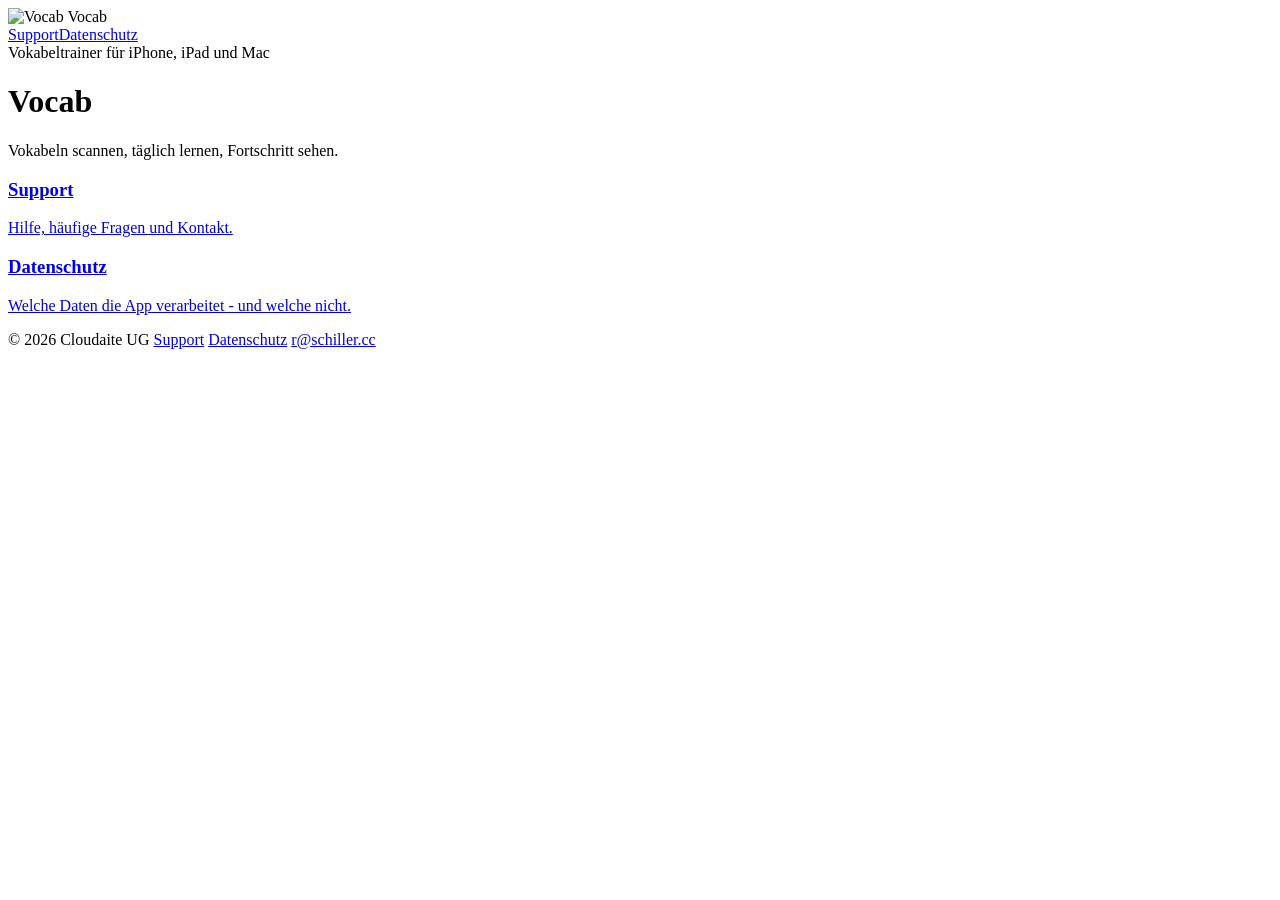
==== index.html @ ba5f67a6 "Support- und Datenschutzseiten fuer Vocab" ====
<!doctype html>
<html lang="de">
<head>
<meta charset="utf-8">
<meta name="viewport" content="width=device-width,initial-scale=1">
<title>Vocab - Vokabeltrainer</title>
<meta name="description" content="Vokabeln scannen, täglich lernen. Support und Datenschutz für die App Vocab.">
<link rel="icon" href="/vocab-site/assets/logo.png">
<link rel="stylesheet" href="/vocab-site/assets/style.css">
</head>
<body><div class="wrap">
<header class="site">
  <img src="/vocab-site/assets/logo.png" alt="Vocab">
  <span class="brand">Vocab</span>
  <nav><a href="/vocab-site/support/">Support</a><a href="/vocab-site/privacy/">Datenschutz</a></nav>
</header>

<span class="pill">Vokabeltrainer für iPhone, iPad und Mac</span>
<h1>Vocab</h1>
<p class="lead">Vokabeln scannen, täglich lernen, Fortschritt sehen.</p>
<div class="grid">
  <a class="card" href="/vocab-site/support/"><h3>Support</h3><p class="muted">Hilfe, häufige Fragen und Kontakt.</p></a>
  <a class="card" href="/vocab-site/privacy/"><h3>Datenschutz</h3><p class="muted">Welche Daten die App verarbeitet - und welche nicht.</p></a>
</div>
<footer class="site">
  <span>&copy; 2026 Cloudaite UG</span>
  <a href="/vocab-site/support/">Support</a>
  <a href="/vocab-site/privacy/">Datenschutz</a>
  <a href="mailto:r@schiller.cc">r@schiller.cc</a>
</footer>
</div></body></html>
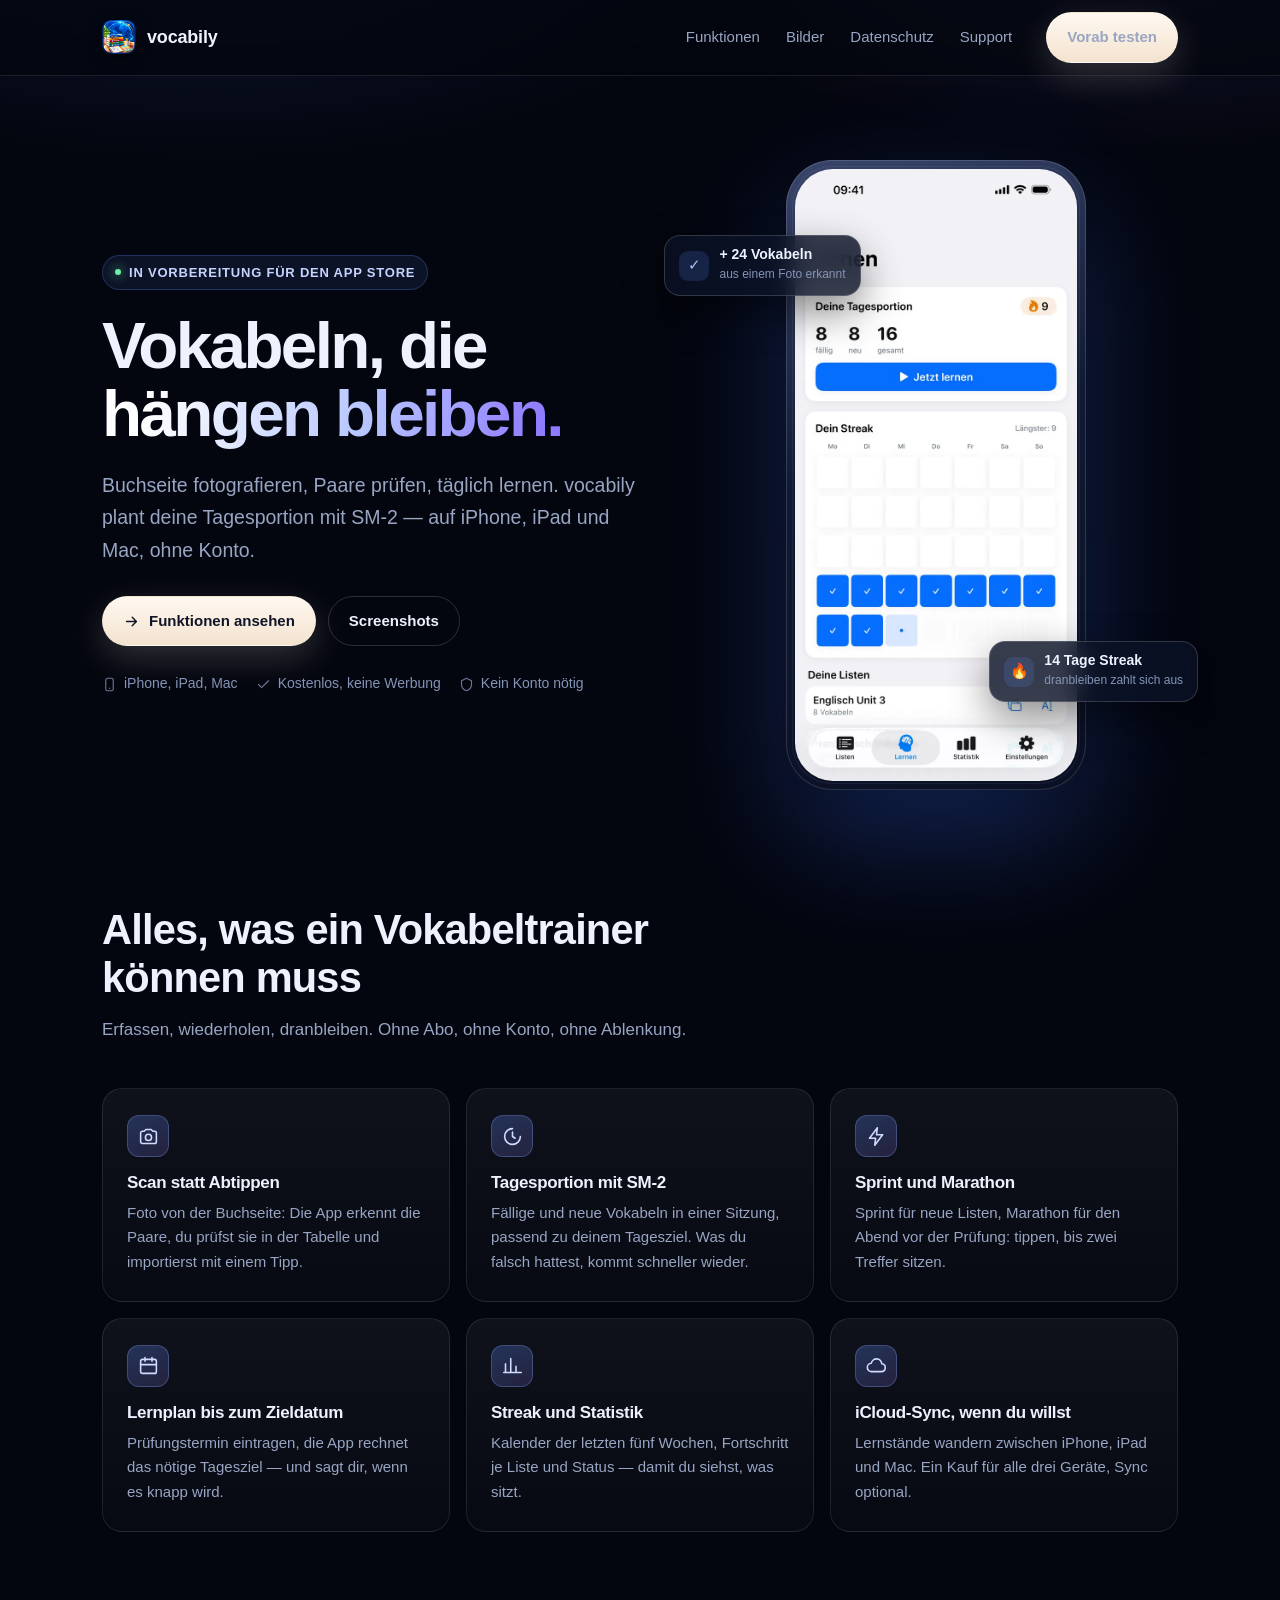
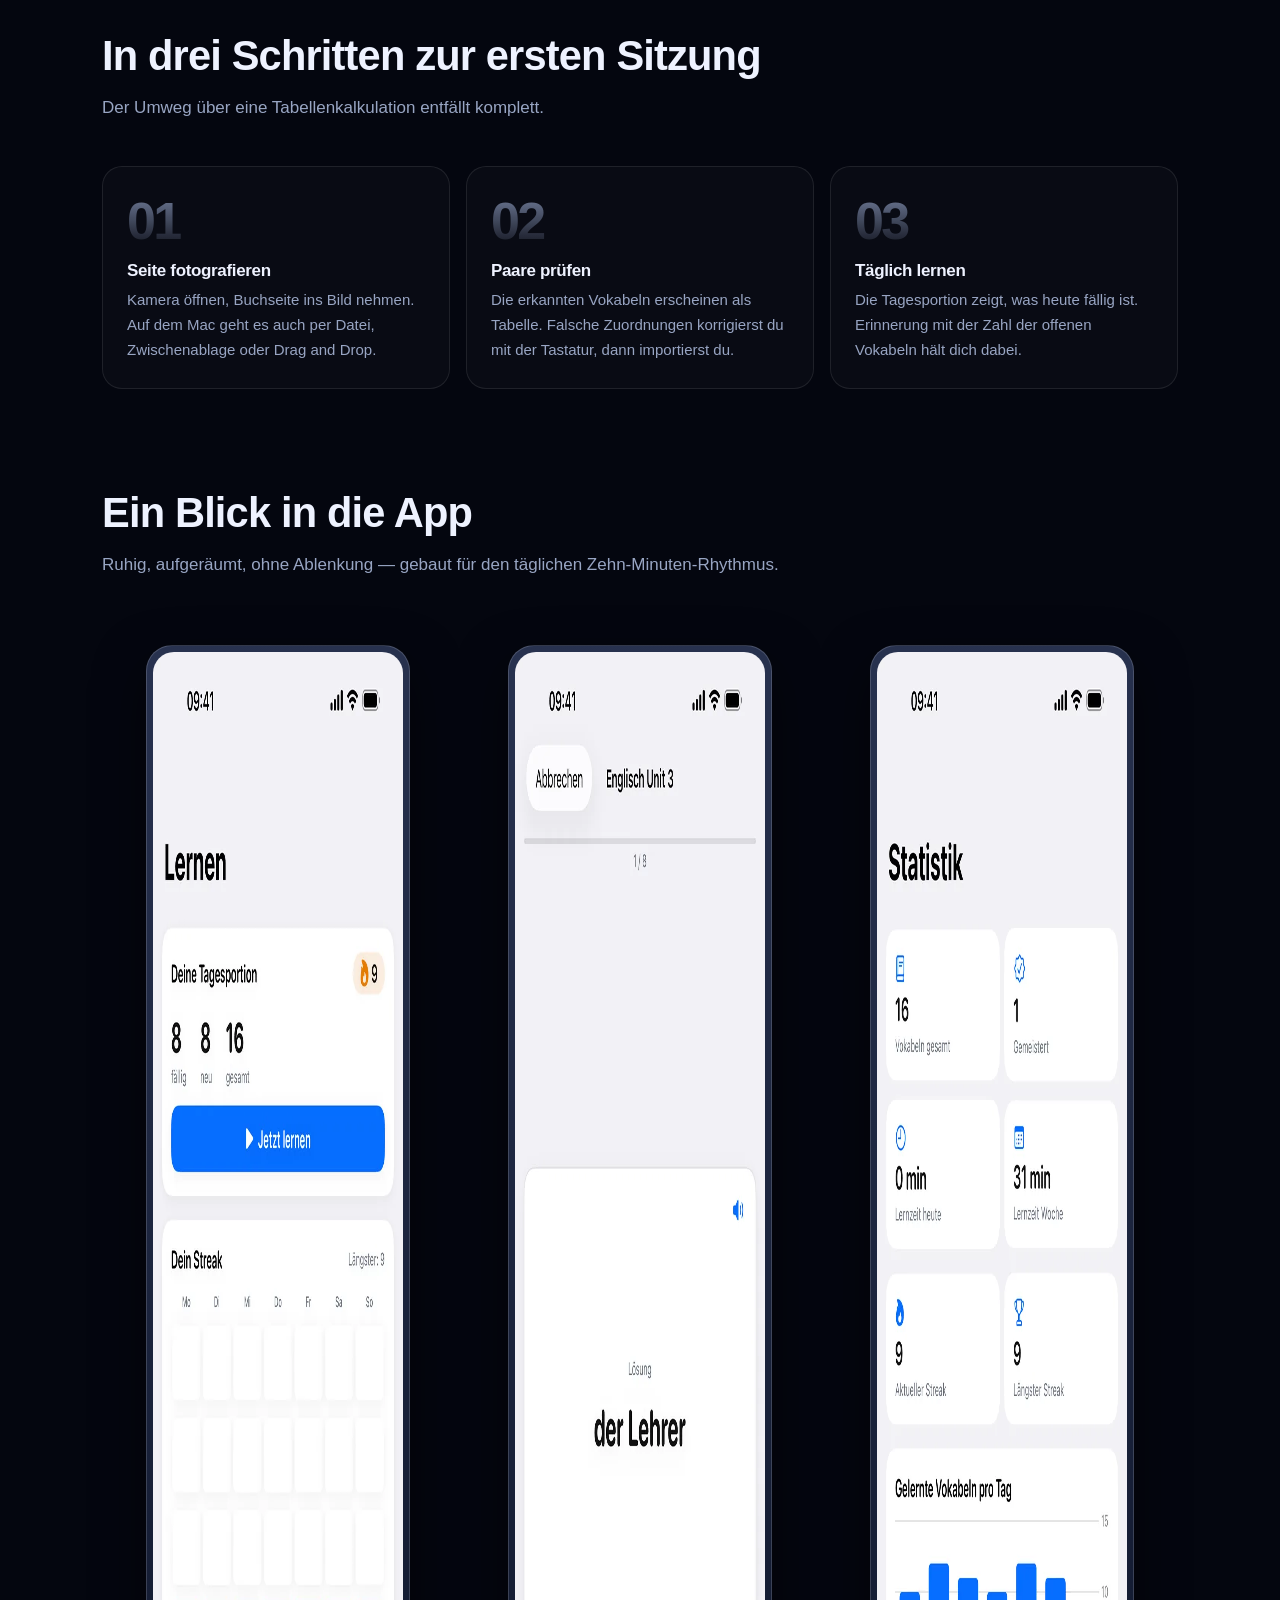
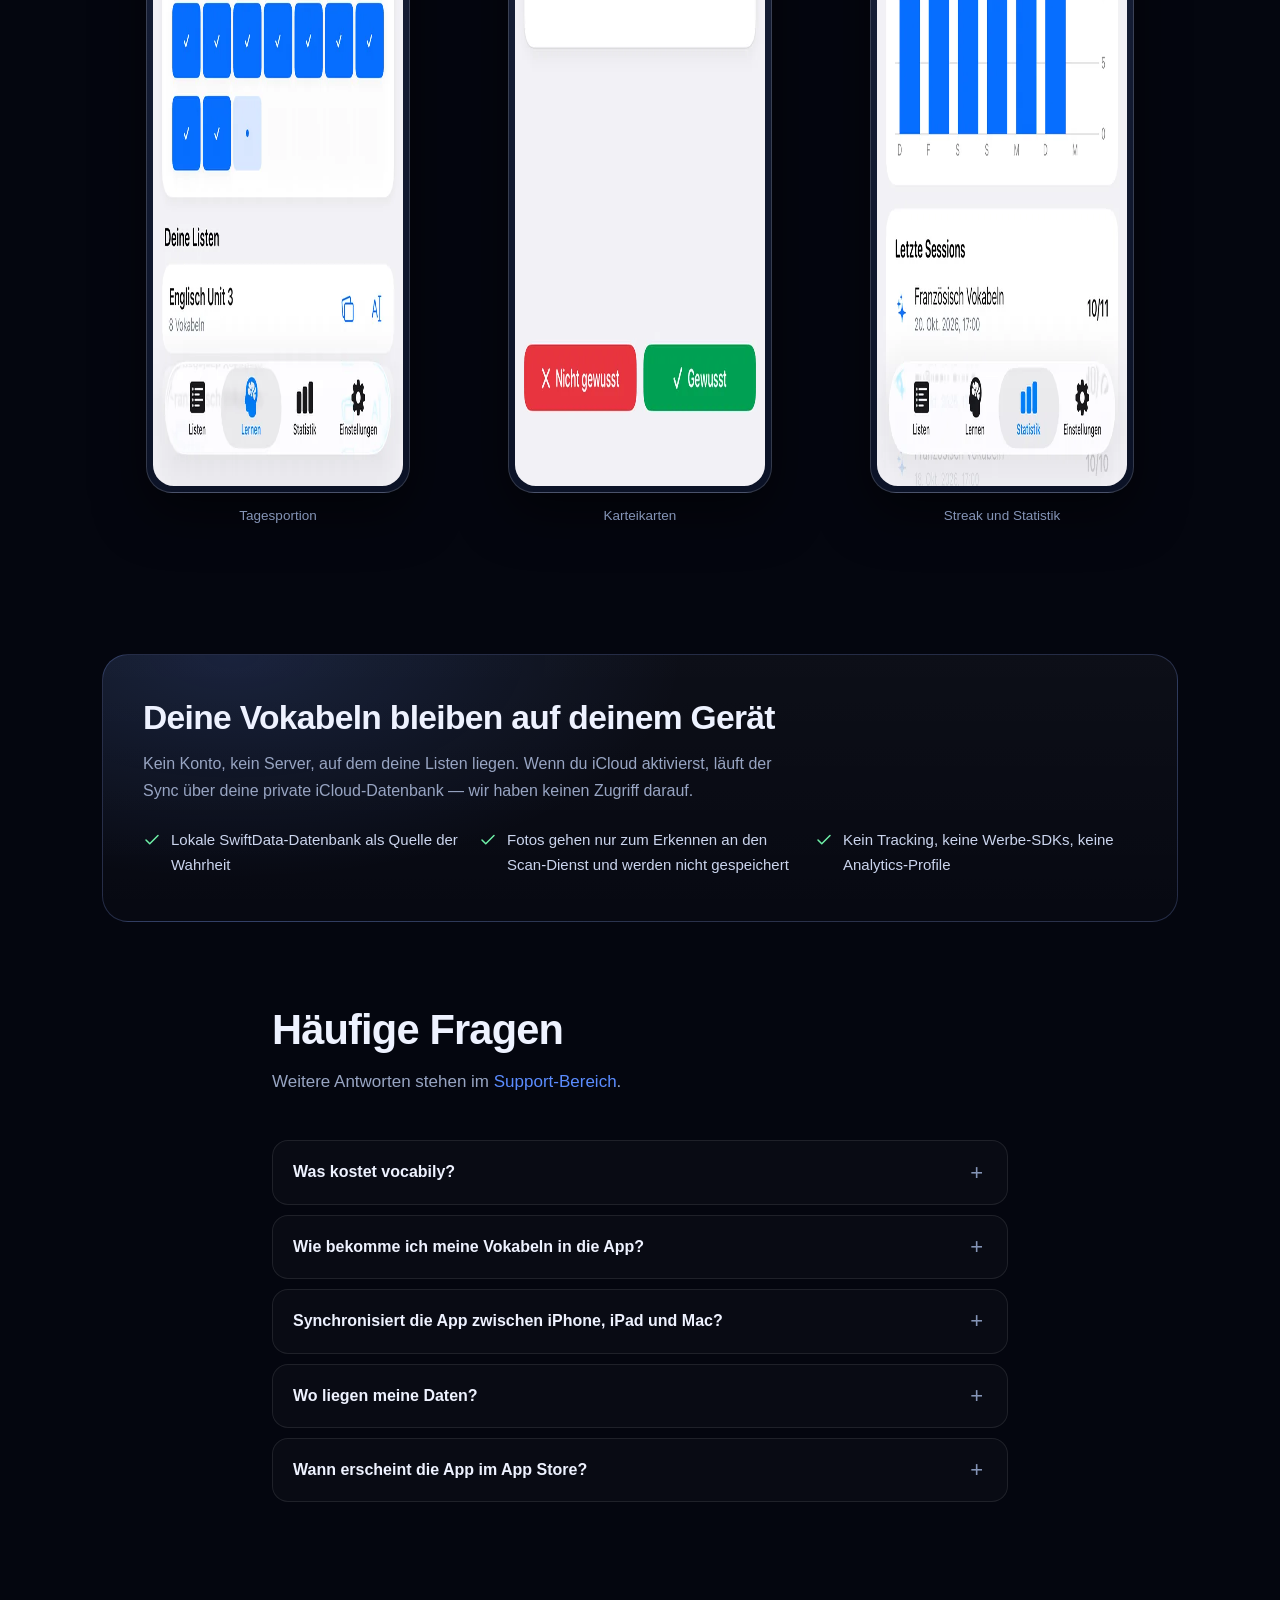
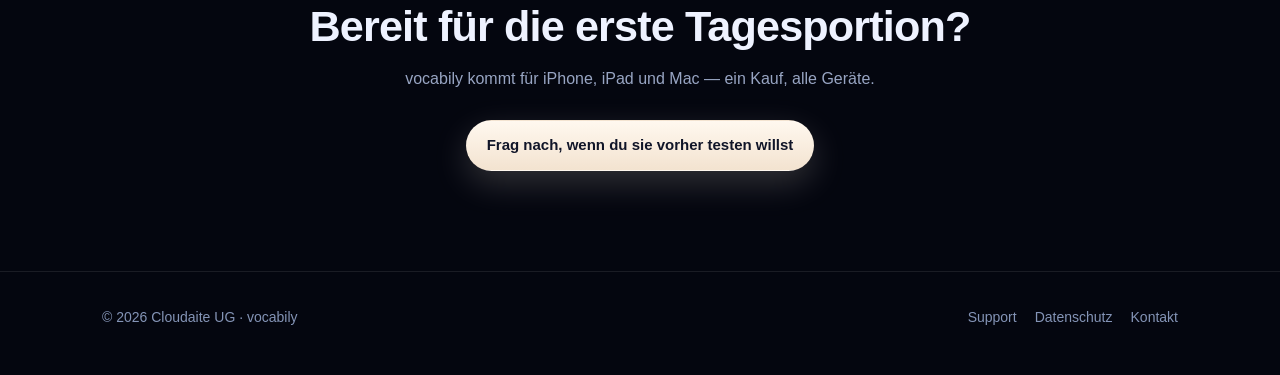
==== commit b6397e02: "Landingpage fuer vocabily - Neue Startseite: dunkles Design, Hero mit App-Mockup, Funktions- und   A" ====
--- a/index.html
+++ b/index.html
@@ -3,29 +3,266 @@
 <head>
 <meta charset="utf-8">
 <meta name="viewport" content="width=device-width,initial-scale=1">
-<title>Vocab - Vokabeltrainer</title>
-<meta name="description" content="Vokabeln scannen, täglich lernen. Support und Datenschutz für die App Vocab.">
-<link rel="icon" href="/vocab-site/assets/logo.png">
-<link rel="stylesheet" href="/vocab-site/assets/style.css">
+<title>vocabily — Vokabeln scannen, täglich lernen</title>
+<meta name="description" content="vocabily ist der Vokabeltrainer für Schule und Studium: Buchseite fotografieren, Paare prüfen, mit SM-2 täglich lernen. Auf iPhone, iPad und Mac. Ohne Konto, Daten bleiben auf dem Gerät.">
+<meta name="theme-color" content="#04060f">
+<link rel="canonical" href="https://vocabily.app/">
+<link rel="icon" href="assets/favicon-32.png" sizes="32x32">
+<link rel="apple-touch-icon" href="assets/apple-touch-icon.png">
+<link rel="stylesheet" href="assets/site.css">
+<meta property="og:type" content="website">
+<meta property="og:locale" content="de_DE">
+<meta property="og:site_name" content="vocabily">
+<meta property="og:title" content="vocabily — Vokabeln scannen, täglich lernen">
+<meta property="og:description" content="Vokabeltrainer für Schule und Studium: Buchseite fotografieren, Paare prüfen, täglich lernen. iPhone, iPad und Mac.">
+<meta property="og:image" content="https://vocabily.app/assets/og.png">
+<meta property="og:url" content="https://vocabily.app/">
+<meta name="twitter:card" content="summary_large_image">
+<script type="application/ld+json">
+{"@context":"https://schema.org","@type":"SoftwareApplication","name":"vocabily",
+"applicationCategory":"EducationalApplication","operatingSystem":"iOS, iPadOS, macOS",
+"description":"Vokabeltrainer mit Foto-Scan, SM-2-Wiederholung und Lernplan für iPhone, iPad und Mac.",
+"offers":{"@type":"Offer","price":"0","priceCurrency":"EUR"},
+"inLanguage":"de"}
+</script>
 </head>
-<body><div class="wrap">
-<header class="site">
-  <img src="/vocab-site/assets/logo.png" alt="Vocab">
-  <span class="brand">Vocab</span>
-  <nav><a href="/vocab-site/support/">Support</a><a href="/vocab-site/privacy/">Datenschutz</a></nav>
+<body>
+<a class="skip" href="#main">Zum Inhalt springen</a>
+
+<header class="nav">
+  <div class="nav-inner">
+    <a class="brand" href="./">
+      <img src="assets/icon-512.webp" alt="" width="34" height="34">
+      <span>vocabily</span>
+    </a>
+    <nav>
+      <a href="#funktionen" class="hide-sm">Funktionen</a>
+      <a href="#bilder" class="hide-sm">Bilder</a>
+      <a href="#datenschutz" class="hide-sm">Datenschutz</a>
+      <a href="support/">Support</a>
+      <a class="btn btn-primary cta" href="support/">Vorab testen</a>
+    </nav>
+  </div>
 </header>
 
-<span class="pill">Vokabeltrainer für iPhone, iPad und Mac</span>
-<h1>Vocab</h1>
-<p class="lead">Vokabeln scannen, täglich lernen, Fortschritt sehen.</p>
-<div class="grid">
-  <a class="card" href="/vocab-site/support/"><h3>Support</h3><p class="muted">Hilfe, häufige Fragen und Kontakt.</p></a>
-  <a class="card" href="/vocab-site/privacy/"><h3>Datenschutz</h3><p class="muted">Welche Daten die App verarbeitet - und welche nicht.</p></a>
-</div>
+<main id="main">
+
+  <section class="hero">
+    <div class="wrap hero-grid">
+      <div class="hero-copy">
+        <span class="eyebrow"><span class="dot"></span>In Vorbereitung für den App Store</span>
+        <h1>Vokabeln, die <span class="grad">hängen bleiben.</span></h1>
+        <p class="lead">Buchseite fotografieren, Paare prüfen, täglich lernen. vocabily plant deine Tagesportion mit SM-2 — auf iPhone, iPad und Mac, ohne Konto.</p>
+        <div class="hero-actions">
+          <a class="btn btn-primary" href="#funktionen">
+            <svg viewBox="0 0 24 24" fill="none" stroke="currentColor" stroke-width="2" stroke-linecap="round" stroke-linejoin="round" aria-hidden="true"><path d="M5 12h14M13 6l6 6-6 6"/></svg>
+            Funktionen ansehen
+          </a>
+          <a class="btn btn-ghost" href="#bilder">Screenshots</a>
+        </div>
+        <div class="badges">
+          <span><svg viewBox="0 0 24 24" fill="none" stroke="currentColor" stroke-width="1.8" aria-hidden="true"><rect x="6" y="2" width="12" height="20" rx="3"/><path d="M11 18h2"/></svg>iPhone, iPad, Mac</span>
+          <span><svg viewBox="0 0 24 24" fill="none" stroke="currentColor" stroke-width="1.8" aria-hidden="true"><path d="M20 6 9 17l-5-5" stroke-linecap="round" stroke-linejoin="round"/></svg>Kostenlos, keine Werbung</span>
+          <span><svg viewBox="0 0 24 24" fill="none" stroke="currentColor" stroke-width="1.8" aria-hidden="true"><path d="M12 2 4 6v6c0 5 3.4 8.4 8 10 4.6-1.6 8-5 8-10V6l-8-4Z" stroke-linejoin="round"/></svg>Kein Konto nötig</span>
+        </div>
+      </div>
+
+      <div class="hero-visual">
+        <div class="float-card fc-1">
+          <span class="ico">✓</span>
+          <span><b>+ 24 Vokabeln</b><small>aus einem Foto erkannt</small></span>
+        </div>
+        <div class="phone">
+          <picture>
+            <source srcset="assets/shots/portion.webp" type="image/webp">
+            <img src="assets/shots/portion.jpg" width="660" height="1434" alt="Tagesportion in vocabily: fällige und neue Vokabeln in einer Sitzung" fetchpriority="high">
+          </picture>
+        </div>
+        <div class="float-card fc-2">
+          <span class="ico">🔥</span>
+          <span><b>14 Tage Streak</b><small>dranbleiben zahlt sich aus</small></span>
+        </div>
+      </div>
+    </div>
+  </section>
+
+  <section class="features" id="funktionen">
+    <div class="wrap">
+      <div class="section-head reveal">
+        <h2>Alles, was ein Vokabeltrainer können muss</h2>
+        <p>Erfassen, wiederholen, dranbleiben. Ohne Abo, ohne Konto, ohne Ablenkung.</p>
+      </div>
+      <div class="grid-3">
+        <article class="card reveal">
+          <div class="ico-box"><svg viewBox="0 0 24 24" fill="none" stroke="currentColor" stroke-width="1.8" stroke-linecap="round" stroke-linejoin="round" aria-hidden="true"><path d="M3 8a2 2 0 0 1 2-2h2l2-2h6l2 2h2a2 2 0 0 1 2 2v10a2 2 0 0 1-2 2H5a2 2 0 0 1-2-2z"/><circle cx="12" cy="13" r="3.5"/></svg></div>
+          <h3>Scan statt Abtippen</h3>
+          <p>Foto von der Buchseite: Die App erkennt die Paare, du prüfst sie in der Tabelle und importierst mit einem Tipp.</p>
+        </article>
+        <article class="card reveal">
+          <div class="ico-box"><svg viewBox="0 0 24 24" fill="none" stroke="currentColor" stroke-width="1.8" stroke-linecap="round" stroke-linejoin="round" aria-hidden="true"><path d="M12 3a9 9 0 1 0 9 9"/><path d="M12 7v5l3 2"/></svg></div>
+          <h3>Tagesportion mit SM-2</h3>
+          <p>Fällige und neue Vokabeln in einer Sitzung, passend zu deinem Tagesziel. Was du falsch hattest, kommt schneller wieder.</p>
+        </article>
+        <article class="card reveal">
+          <div class="ico-box"><svg viewBox="0 0 24 24" fill="none" stroke="currentColor" stroke-width="1.8" stroke-linecap="round" stroke-linejoin="round" aria-hidden="true"><path d="M13 2 4 14h7l-1 8 9-12h-7l1-8Z"/></svg></div>
+          <h3>Sprint und Marathon</h3>
+          <p>Sprint für neue Listen, Marathon für den Abend vor der Prüfung: tippen, bis zwei Treffer sitzen.</p>
+        </article>
+        <article class="card reveal">
+          <div class="ico-box"><svg viewBox="0 0 24 24" fill="none" stroke="currentColor" stroke-width="1.8" stroke-linecap="round" stroke-linejoin="round" aria-hidden="true"><rect x="3" y="5" width="18" height="16" rx="2"/><path d="M8 3v4M16 3v4M3 11h18"/></svg></div>
+          <h3>Lernplan bis zum Zieldatum</h3>
+          <p>Prüfungstermin eintragen, die App rechnet das nötige Tagesziel — und sagt dir, wenn es knapp wird.</p>
+        </article>
+        <article class="card reveal">
+          <div class="ico-box"><svg viewBox="0 0 24 24" fill="none" stroke="currentColor" stroke-width="1.8" stroke-linecap="round" stroke-linejoin="round" aria-hidden="true"><path d="M4 20V10M10 20V4M16 20v-7M22 20H2"/></svg></div>
+          <h3>Streak und Statistik</h3>
+          <p>Kalender der letzten fünf Wochen, Fortschritt je Liste und Status — damit du siehst, was sitzt.</p>
+        </article>
+        <article class="card reveal">
+          <div class="ico-box"><svg viewBox="0 0 24 24" fill="none" stroke="currentColor" stroke-width="1.8" stroke-linecap="round" stroke-linejoin="round" aria-hidden="true"><path d="M17.5 19a4.5 4.5 0 0 0 .5-8.97A6 6 0 0 0 6.1 9.4 4.5 4.5 0 0 0 6.5 19z"/></svg></div>
+          <h3>iCloud-Sync, wenn du willst</h3>
+          <p>Lernstände wandern zwischen iPhone, iPad und Mac. Ein Kauf für alle drei Geräte, Sync optional.</p>
+        </article>
+      </div>
+    </div>
+  </section>
+
+  <section class="steps" id="ablauf">
+    <div class="wrap">
+      <div class="section-head reveal">
+        <h2>In drei Schritten zur ersten Sitzung</h2>
+        <p>Der Umweg über eine Tabellenkalkulation entfällt komplett.</p>
+      </div>
+      <div class="grid-3">
+        <div class="step reveal">
+          <div class="num">01</div>
+          <h3>Seite fotografieren</h3>
+          <p>Kamera öffnen, Buchseite ins Bild nehmen. Auf dem Mac geht es auch per Datei, Zwischenablage oder Drag and Drop.</p>
+        </div>
+        <div class="step reveal">
+          <div class="num">02</div>
+          <h3>Paare prüfen</h3>
+          <p>Die erkannten Vokabeln erscheinen als Tabelle. Falsche Zuordnungen korrigierst du mit der Tastatur, dann importierst du.</p>
+        </div>
+        <div class="step reveal">
+          <div class="num">03</div>
+          <h3>Täglich lernen</h3>
+          <p>Die Tagesportion zeigt, was heute fällig ist. Erinnerung mit der Zahl der offenen Vokabeln hält dich dabei.</p>
+        </div>
+      </div>
+    </div>
+  </section>
+
+  <section class="shots" id="bilder">
+    <div class="wrap">
+      <div class="section-head reveal">
+        <h2>Ein Blick in die App</h2>
+        <p>Ruhig, aufgeräumt, ohne Ablenkung — gebaut für den täglichen Zehn-Minuten-Rhythmus.</p>
+      </div>
+      <div class="shot-row">
+        <figure class="shot ext reveal">
+          <div class="frame"><picture><source srcset="assets/shots/listen.webp" type="image/webp"><img src="assets/shots/listen.jpg" loading="lazy" width="660" height="1434" alt="Listen-Übersicht mit Fächern und Fortschritt"></picture></div>
+          <figcaption>Listen und Fächer</figcaption>
+        </figure>
+        <figure class="shot reveal">
+          <div class="frame"><picture><source srcset="assets/shots/portion.webp" type="image/webp"><img src="assets/shots/portion.jpg" loading="lazy" width="660" height="1434" alt="Tagesportion mit fälligen und neuen Vokabeln"></picture></div>
+          <figcaption>Tagesportion</figcaption>
+        </figure>
+        <figure class="shot reveal">
+          <div class="frame"><picture><source srcset="assets/shots/karte.webp" type="image/webp"><img src="assets/shots/karte.jpg" loading="lazy" width="660" height="1434" alt="Karteikarte mit Vorderseite und Antwort"></picture></div>
+          <figcaption>Karteikarten</figcaption>
+        </figure>
+        <figure class="shot ext reveal">
+          <div class="frame"><picture><source srcset="assets/shots/scan.webp" type="image/webp"><img src="assets/shots/scan.jpg" loading="lazy" width="660" height="1434" alt="Scan-Ansicht: Buchseite wird erkannt"></picture></div>
+          <figcaption>Scan aus dem Buch</figcaption>
+        </figure>
+        <figure class="shot reveal">
+          <div class="frame"><picture><source srcset="assets/shots/statistik.webp" type="image/webp"><img src="assets/shots/statistik.jpg" loading="lazy" width="660" height="1434" alt="Statistik mit Streak-Kalender"></picture></div>
+          <figcaption>Streak und Statistik</figcaption>
+        </figure>
+      </div>
+    </div>
+  </section>
+
+  <section class="privacy-band" id="datenschutz">
+    <div class="wrap">
+      <div class="band reveal">
+        <h2>Deine Vokabeln bleiben auf deinem Gerät</h2>
+        <p>Kein Konto, kein Server, auf dem deine Listen liegen. Wenn du iCloud aktivierst, läuft der Sync über deine private iCloud-Datenbank — wir haben keinen Zugriff darauf.</p>
+        <ul>
+          <li><svg viewBox="0 0 24 24" fill="none" stroke="currentColor" stroke-width="2" stroke-linecap="round" stroke-linejoin="round" aria-hidden="true"><path d="M20 6 9 17l-5-5"/></svg>Lokale SwiftData-Datenbank als Quelle der Wahrheit</li>
+          <li><svg viewBox="0 0 24 24" fill="none" stroke="currentColor" stroke-width="2" stroke-linecap="round" stroke-linejoin="round" aria-hidden="true"><path d="M20 6 9 17l-5-5"/></svg>Fotos gehen nur zum Erkennen an den Scan-Dienst und werden nicht gespeichert</li>
+          <li><svg viewBox="0 0 24 24" fill="none" stroke="currentColor" stroke-width="2" stroke-linecap="round" stroke-linejoin="round" aria-hidden="true"><path d="M20 6 9 17l-5-5"/></svg>Kein Tracking, keine Werbe-SDKs, keine Analytics-Profile</li>
+        </ul>
+      </div>
+    </div>
+  </section>
+
+  <section class="faq-block" id="faq">
+    <div class="wrap-narrow">
+      <div class="section-head reveal">
+        <h2>Häufige Fragen</h2>
+        <p>Weitere Antworten stehen im <a href="support/">Support-Bereich</a>.</p>
+      </div>
+
+      <details class="faq reveal">
+        <summary>Was kostet vocabily?</summary>
+        <div class="answer">Die App ist kostenlos. Es gibt keine Abos und keine Werbung.</div>
+      </details>
+      <details class="faq reveal">
+        <summary>Wie bekomme ich meine Vokabeln in die App?</summary>
+        <div class="answer">Drei Wege: eintippen, fotografieren oder aus einer Datei importieren. Beim Scan prüfst du die erkannten Paare in der Tabelle und importierst sie mit einem Tipp. Auf dem Mac geht das auch per Drag and Drop oder aus der Zwischenablage.</div>
+      </details>
+      <details class="faq reveal">
+        <summary>Synchronisiert die App zwischen iPhone, iPad und Mac?</summary>
+        <div class="answer">Ja, über iCloud — wenn du es einschaltest. Voraussetzung ist dieselbe Apple-ID auf den Geräten. Lernstände werden zusammengeführt, nicht überschrieben.</div>
+      </details>
+      <details class="faq reveal">
+        <summary>Wo liegen meine Daten?</summary>
+        <div class="answer">Auf deinem Gerät. Mit aktivem iCloud liegen sie zusätzlich in deiner privaten iCloud-Datenbank. Es gibt kein Konto bei uns und keinen Server, auf dem deine Listen gespeichert werden.</div>
+      </details>
+      <details class="faq reveal">
+        <summary>Wann erscheint die App im App Store?</summary>
+        <div class="answer">vocabily ist in Vorbereitung. Fragen, Fehler oder Wünsche kannst du schon jetzt an <a href="mailto:r@schiller.cc">r@schiller.cc</a> schicken.</div>
+      </details>
+    </div>
+  </section>
+
+  <section class="final">
+    <div class="wrap-narrow">
+      <h2>Bereit für die erste Tagesportion?</h2>
+      <p>vocabily kommt für iPhone, iPad und Mac — ein Kauf, alle Geräte.</p>
+      <a class="btn btn-primary" href="support/">Frag nach, wenn du sie vorher testen willst</a>
+    </div>
+  </section>
+
+</main>
+
 <footer class="site">
-  <span>&copy; 2026 Cloudaite UG</span>
-  <a href="/vocab-site/support/">Support</a>
-  <a href="/vocab-site/privacy/">Datenschutz</a>
-  <a href="mailto:r@schiller.cc">r@schiller.cc</a>
+  <div class="wrap foot">
+    <span>© 2026 Cloudaite UG · vocabily</span>
+    <nav>
+      <a href="support/">Support</a>
+      <a href="privacy/">Datenschutz</a>
+      <a href="mailto:r@schiller.cc">Kontakt</a>
+    </nav>
+  </div>
 </footer>
-</div></body></html>+
+<script>
+(function(){
+  var els = document.querySelectorAll('.reveal');
+  if (!('IntersectionObserver' in window)) {
+    for (var i=0;i<els.length;i++) els[i].classList.add('in');
+    return;
+  }
+  var io = new IntersectionObserver(function(entries){
+    entries.forEach(function(e){
+      if (e.isIntersecting) { e.target.classList.add('in'); io.unobserve(e.target); }
+    });
+  }, {rootMargin:'0px 0px -8% 0px', threshold:0.08});
+  for (var j=0;j<els.length;j++) io.observe(els[j]);
+})();
+</script>
+</body>
+</html>
--- a/assets/site.css
+++ b/assets/site.css
@@ -0,0 +1,307 @@
+/* vocabily — Site-Styles
+   Dunkles Grundthema, Markenfarben aus dem App-Icon (Navy + Creme).
+   Keine externen Fonts, keine Tracker. */
+
+:root{
+  --bg:#04060f;
+  --bg-soft:#080d1e;
+  --ink:#eef2ff;
+  --muted:#98a5c3;
+  --faint:#8494b6;
+  --line:rgba(255,255,255,.09);
+  --line-strong:rgba(255,255,255,.16);
+  --card:rgba(255,255,255,.035);
+  --cream:#fdf3e9;
+  --blue:#5b8cff;
+  --violet:#9a86ff;
+  --radius:20px;
+  --wrap:1120px;
+  --shadow:0 30px 90px rgba(3,8,25,.75);
+}
+
+*,*::before,*::after{box-sizing:border-box}
+html{-webkit-text-size-adjust:100%;scroll-behavior:smooth}
+body{
+  margin:0;
+  background:var(--bg);
+  color:var(--ink);
+  font:16px/1.65 -apple-system,BlinkMacSystemFont,"Segoe UI",Roboto,Helvetica,Arial,sans-serif;
+  -webkit-font-smoothing:antialiased;
+  overflow-x:hidden;
+}
+body::before{
+  content:"";
+  position:fixed;inset:-20% -10% auto;height:900px;
+  background:
+    radial-gradient(60% 55% at 22% 0%,rgba(91,140,255,.20),transparent 70%),
+    radial-gradient(50% 45% at 82% 6%,rgba(154,134,255,.16),transparent 70%);
+  pointer-events:none;z-index:0;
+}
+img{max-width:100%;display:block}
+a{color:var(--blue);text-decoration:none}
+a:hover{text-decoration:underline}
+h1,h2,h3{letter-spacing:-.02em;line-height:1.15;margin:0}
+p{margin:0}
+:focus-visible{outline:2px solid var(--blue);outline-offset:3px;border-radius:8px}
+
+.skip{position:absolute;left:-9999px;top:0;background:var(--cream);color:#0a1020;padding:10px 16px;border-radius:0 0 10px 0;z-index:100}
+.skip:focus{left:0}
+
+/* ---------- Navigation ---------- */
+.nav{
+  position:sticky;top:0;z-index:50;
+  backdrop-filter:blur(16px);-webkit-backdrop-filter:blur(16px);
+  background:rgba(4,6,15,.72);
+  border-bottom:1px solid var(--line);
+}
+.nav-inner{
+  max-width:var(--wrap);margin:0 auto;padding:12px 22px;
+  display:flex;align-items:center;gap:14px;
+}
+.brand{display:flex;align-items:center;gap:11px;font-weight:700;font-size:18px;letter-spacing:-.01em;color:var(--ink)}
+.brand:hover{text-decoration:none}
+.brand img{width:34px;height:34px;border-radius:9px;box-shadow:0 4px 14px rgba(0,0,0,.5)}
+.nav nav{margin-left:auto;display:flex;align-items:center;gap:26px;font-size:15px}
+.nav nav a{color:var(--muted)}
+.nav nav a:hover{color:var(--ink);text-decoration:none}
+.nav .cta{margin-left:8px}
+@media(max-width:820px){
+  .nav nav{gap:14px;font-size:14px}
+  .nav nav a.hide-sm{display:none}
+}
+@media(max-width:520px){
+  .nav-inner{padding:10px 16px;gap:10px}
+  .nav nav{gap:10px}
+  .nav .cta{padding:9px 13px;font-size:13.5px}
+  .brand{font-size:16.5px}
+  .brand img{width:30px;height:30px}
+}
+
+/* ---------- Buttons ---------- */
+.btn{
+  display:inline-flex;align-items:center;gap:9px;
+  padding:12px 20px;border-radius:999px;font-weight:600;font-size:15px;
+  border:1px solid var(--line-strong);color:var(--ink);
+  background:rgba(255,255,255,.04);
+  transition:transform .18s ease,border-color .18s ease,background .18s ease;
+  white-space:nowrap;
+}
+.btn:hover{text-decoration:none;transform:translateY(-1px);border-color:rgba(255,255,255,.3);background:rgba(255,255,255,.07)}
+.btn-primary{
+  background:linear-gradient(180deg,#fff8ef,#f3e3d0);
+  color:#101528;border-color:transparent;
+  box-shadow:0 12px 34px rgba(253,243,233,.18);
+}
+.btn-primary:hover{background:linear-gradient(180deg,#fff,#f7ead9);box-shadow:0 16px 40px rgba(253,243,233,.26)}
+.btn-ghost{background:transparent}
+.btn svg{width:17px;height:17px;flex:none}
+
+/* ---------- Layout ---------- */
+.wrap{max-width:var(--wrap);margin:0 auto;padding:0 22px;position:relative;z-index:1}
+.wrap-narrow{max-width:780px;margin:0 auto;padding:0 22px;position:relative;z-index:1}
+section{position:relative;z-index:1}
+.eyebrow{
+  display:inline-flex;align-items:center;gap:8px;
+  font-size:13px;font-weight:600;letter-spacing:.06em;text-transform:uppercase;
+  color:#c7d3ff;background:rgba(91,140,255,.10);
+  border:1px solid rgba(91,140,255,.25);
+  padding:6px 12px;border-radius:999px;margin-bottom:22px;
+}
+.eyebrow .dot{width:6px;height:6px;border-radius:50%;background:#6ef0a8;box-shadow:0 0 12px #6ef0a8}
+.section-head{max-width:680px;margin:0 0 44px}
+.section-head h2{font-size:clamp(1.7rem,3.4vw,2.6rem);margin-bottom:14px}
+.section-head p{color:var(--muted);font-size:17px}
+
+/* ---------- Hero ---------- */
+.hero{padding:84px 0 40px}
+.hero-grid{display:grid;grid-template-columns:1.05fr .95fr;gap:56px;align-items:center}
+.hero h1{
+  font-size:clamp(2.5rem,5.4vw,4.1rem);
+  line-height:1.03;letter-spacing:-.04em;margin-bottom:22px;
+}
+.hero h1 .grad{
+  background:linear-gradient(100deg,#fff 10%,#b9c9ff 55%,#8f7bff 95%);
+  -webkit-background-clip:text;background-clip:text;color:transparent;
+}
+.hero .lead{font-size:clamp(1.05rem,1.6vw,1.22rem);color:var(--muted);max-width:540px;margin-bottom:30px}
+.hero-actions{display:flex;gap:12px;flex-wrap:wrap;margin-bottom:26px}
+.badges{display:flex;gap:18px;flex-wrap:wrap;font-size:14px;color:var(--faint)}
+.badges span{display:inline-flex;align-items:center;gap:7px}
+.badges svg{width:15px;height:15px;opacity:.8}
+
+/* Telefon-Mockup */
+.hero-visual{position:relative;display:flex;justify-content:center}
+.phone{
+  position:relative;width:min(300px,74vw);
+  border-radius:46px;padding:9px;
+  background:linear-gradient(160deg,#39456b 0%,#111a33 45%,#0a1024 100%);
+  box-shadow:
+    0 50px 120px rgba(59,110,255,.28),
+    0 10px 30px rgba(0,0,0,.6),
+    inset 0 0 0 1px rgba(255,255,255,.14);
+}
+.phone::after{
+  content:"";position:absolute;inset:6px;border-radius:40px;
+  box-shadow:inset 0 0 0 1px rgba(255,255,255,.06);pointer-events:none;
+}
+.phone img{border-radius:38px;width:100%;height:auto}
+.float-card{
+  position:absolute;z-index:3;
+  display:flex;align-items:center;gap:10px;
+  background:rgba(12,19,38,.82);border:1px solid var(--line-strong);
+  backdrop-filter:blur(12px);-webkit-backdrop-filter:blur(12px);
+  border-radius:16px;padding:10px 14px;font-size:13px;color:var(--ink);
+  box-shadow:0 16px 40px rgba(0,0,0,.45);
+}
+.float-card b{display:block;font-size:14px;line-height:1.25}
+.float-card small{color:var(--faint);font-size:12px}
+.float-card .ico{
+  width:30px;height:30px;border-radius:9px;display:grid;place-items:center;
+  background:rgba(91,140,255,.16);color:#a8c2ff;font-size:15px;
+}
+.fc-1{top:12%;left:-6%}
+.fc-2{bottom:14%;right:-4%}
+@media(max-width:980px){
+  .hero{padding:56px 0 20px}
+  .hero-grid{grid-template-columns:1fr;gap:48px}
+  .hero .lead{margin-inline:auto}
+  .hero-copy{text-align:center}
+  .hero-actions,.badges{justify-content:center}
+  .eyebrow{margin-inline:auto}
+  .fc-1{left:-4%}
+  .fc-2{right:-2%}
+}
+
+/* ---------- Feature-Karten ---------- */
+.features{padding:76px 0}
+.grid-3{display:grid;grid-template-columns:repeat(auto-fit,minmax(268px,1fr));gap:16px}
+.card{
+  background:linear-gradient(180deg,rgba(255,255,255,.05),rgba(255,255,255,.02));
+  border:1px solid var(--line);border-radius:var(--radius);
+  padding:26px 24px;transition:transform .2s ease,border-color .2s ease,background .2s ease;
+}
+.card:hover{transform:translateY(-3px);border-color:rgba(140,170,255,.35);background:linear-gradient(180deg,rgba(255,255,255,.07),rgba(255,255,255,.025))}
+.card h3{font-size:17px;margin:16px 0 8px}
+.card p{color:var(--muted);font-size:15px}
+.card .ico-box{
+  width:42px;height:42px;border-radius:12px;display:grid;place-items:center;
+  background:linear-gradient(150deg,rgba(91,140,255,.28),rgba(154,134,255,.16));
+  border:1px solid rgba(140,170,255,.28);color:#cfdcff;
+}
+.card .ico-box svg{width:21px;height:21px}
+
+/* ---------- Schritte ---------- */
+.steps{padding:24px 0 80px}
+.step{
+  position:relative;padding:28px 24px 26px;border:1px solid var(--line);border-radius:var(--radius);
+  background:rgba(255,255,255,.025);overflow:hidden;
+}
+.step .num{
+  font-size:52px;font-weight:800;letter-spacing:-.05em;line-height:1;
+  background:linear-gradient(180deg,rgba(190,210,255,.55),rgba(190,210,255,.06));
+  -webkit-background-clip:text;background-clip:text;color:transparent;
+  margin-bottom:14px;
+}
+.step h3{font-size:17px;margin-bottom:8px}
+.step p{color:var(--muted);font-size:15px}
+
+/* ---------- Screenshots ---------- */
+.shots{padding:20px 0 84px}
+.shot-row{
+  display:grid;grid-auto-flow:column;grid-auto-columns:minmax(248px,1fr);
+  gap:18px;overflow-x:auto;padding:6px 4px 22px;
+  scroll-snap-type:x mandatory;scrollbar-width:thin;
+}
+.shot-row::-webkit-scrollbar{height:8px}
+.shot-row::-webkit-scrollbar-thumb{background:rgba(255,255,255,.14);border-radius:99px}
+.shot{scroll-snap-align:center;text-align:center}
+.shot .frame{
+  border-radius:26px;padding:6px;border:1px solid var(--line-strong);
+  background:linear-gradient(170deg,#28324f,#0b1226);
+  box-shadow:0 20px 50px rgba(0,0,0,.5);
+}
+.shot img{border-radius:21px}
+.shot figcaption{margin-top:12px;font-size:13.5px;color:var(--faint)}
+@media(min-width:1000px){
+  .shot-row{grid-auto-flow:row;grid-template-columns:repeat(3,1fr);overflow:visible;padding-bottom:6px}
+  .shot.ext{display:none}
+}
+
+/* ---------- Datenschutz-Band ---------- */
+.privacy-band{padding:20px 0 84px}
+.band{
+  position:relative;border-radius:26px;padding:44px 40px;overflow:hidden;
+  border:1px solid rgba(140,170,255,.22);
+  background:
+    radial-gradient(70% 140% at 12% 0%,rgba(91,140,255,.16),transparent 60%),
+    linear-gradient(180deg,rgba(255,255,255,.04),rgba(255,255,255,.015));
+}
+.band h2{font-size:clamp(1.5rem,2.8vw,2.1rem);margin-bottom:14px}
+.band p{color:var(--muted);max-width:640px}
+.band ul{list-style:none;padding:0;margin:24px 0 0;display:grid;grid-template-columns:repeat(auto-fit,minmax(230px,1fr));gap:14px}
+.band li{display:flex;gap:10px;align-items:flex-start;font-size:15px;color:#cbd5ee}
+.band li svg{width:18px;height:18px;flex:none;margin-top:3px;color:#6ef0a8}
+@media(max-width:600px){.band{padding:30px 22px}}
+
+/* ---------- FAQ ---------- */
+.faq-block{padding:0 0 90px}
+details.faq{
+  border:1px solid var(--line);border-radius:16px;background:rgba(255,255,255,.025);
+  padding:0 20px;margin-bottom:10px;transition:border-color .2s ease;
+}
+details.faq[open]{border-color:rgba(140,170,255,.32);background:rgba(91,140,255,.06)}
+details.faq summary{
+  cursor:pointer;list-style:none;padding:18px 34px 18px 0;position:relative;
+  font-weight:600;font-size:16px;color:var(--ink);
+}
+details.faq summary::-webkit-details-marker{display:none}
+details.faq summary::after{
+  content:"+";position:absolute;right:4px;top:50%;transform:translateY(-50%);
+  font-size:22px;font-weight:400;color:var(--faint);transition:transform .2s ease,color .2s ease;
+}
+details.faq[open] summary::after{content:"–";color:var(--blue)}
+details.faq .answer{padding:0 0 18px;color:var(--muted);font-size:15.5px;max-width:70ch}
+
+/* ---------- Abschluss-CTA ---------- */
+.final{padding:0 0 100px;text-align:center}
+.final h2{font-size:clamp(1.8rem,3.6vw,2.7rem);margin-bottom:14px}
+.final p{color:var(--muted);margin-bottom:28px}
+
+/* ---------- Footer ---------- */
+footer.site{
+  border-top:1px solid var(--line);padding:34px 0 46px;color:var(--faint);font-size:14px;
+  position:relative;z-index:1;
+}
+footer.site .foot{display:flex;gap:18px;flex-wrap:wrap;align-items:center;justify-content:space-between}
+footer.site nav{display:flex;gap:18px;flex-wrap:wrap}
+footer.site a{color:var(--faint)}
+footer.site a:hover{color:var(--ink)}
+
+/* ---------- Unterseiten (Support, Datenschutz) ---------- */
+.wrap-doc{max-width:780px;margin:0 auto;padding:52px 22px 84px;position:relative;z-index:1}
+.wrap-doc h1{font-size:clamp(1.9rem,4vw,2.6rem);margin-bottom:12px}
+.wrap-doc h2{font-size:1.3rem;margin:38px 0 12px}
+.wrap-doc h3{font-size:1.02rem;margin:0 0 8px}
+.wrap-doc p.lead{color:var(--muted);font-size:17px;margin-bottom:26px}
+.wrap-doc p{color:#c3cde6}
+.wrap-doc ul{padding-left:20px;color:#c3cde6}
+.wrap-doc li{margin:6px 0}
+.wrap-doc .card{margin:14px 0;padding:22px}
+.wrap-doc .card p{color:var(--muted);font-size:15px}
+.wrap-doc .faq{border:0;border-top:1px solid var(--line);border-radius:0;background:none;padding:0;margin:22px 0 0}
+.wrap-doc .faq:first-of-type{border-top:0;margin-top:8px}
+.wrap-doc .faq h3{font-size:16px;margin:18px 0 6px}
+.wrap-doc .faq p{color:var(--muted);font-size:15px;margin:0 0 18px}
+.wrap-doc .en{margin-top:64px;padding-top:34px;border-top:1px solid var(--line)}
+.wrap-doc .muted{color:var(--faint)}
+.pill{display:inline-block;background:rgba(91,140,255,.12);color:#bcd0ff;border:1px solid rgba(91,140,255,.25);font-size:13px;font-weight:600;padding:4px 11px;border-radius:999px;margin-bottom:14px}
+
+/* ---------- Reveal-Animation ---------- */
+@media (prefers-reduced-motion:no-preference){
+  .reveal{opacity:0;transform:translateY(16px);transition:opacity .6s ease,transform .6s ease}
+  .reveal.in{opacity:1;transform:none}
+}
+@media (prefers-reduced-motion:reduce){
+  html{scroll-behavior:auto}
+  *{transition:none!important;animation:none!important}
+}
